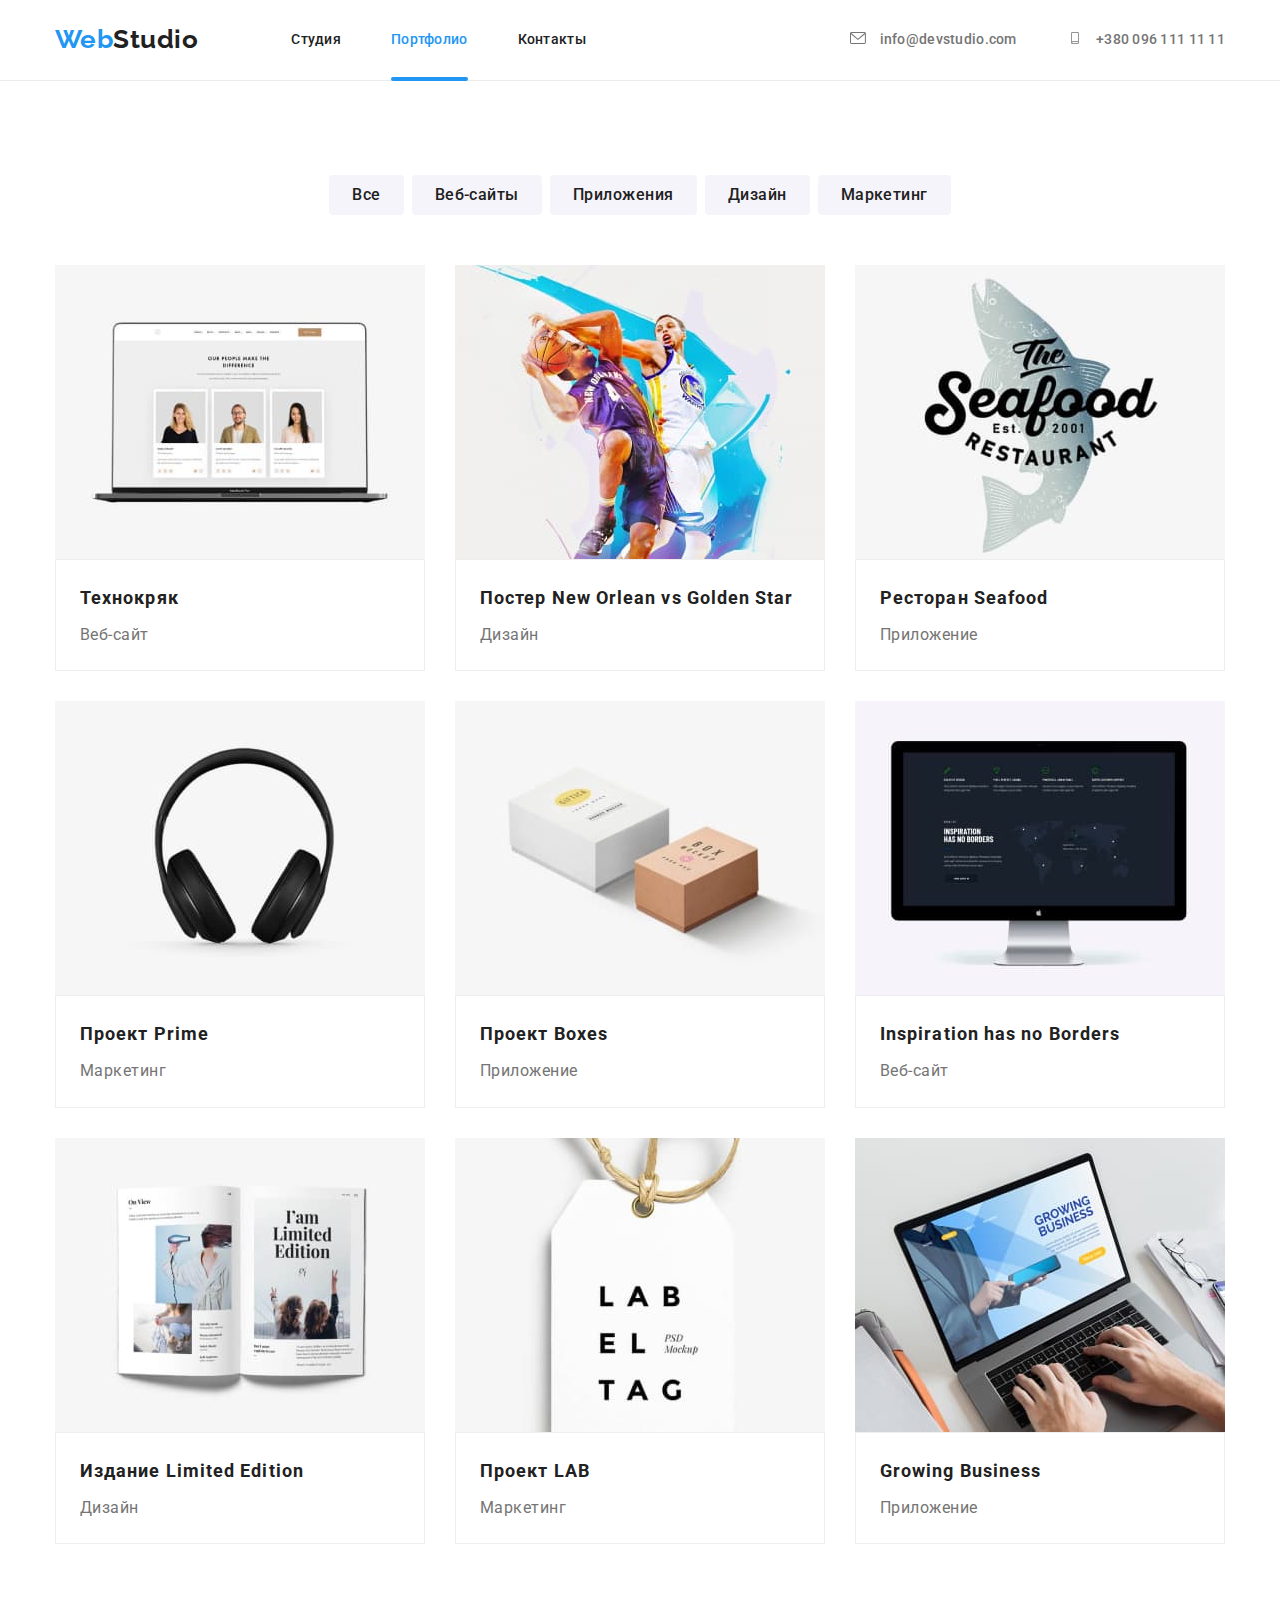
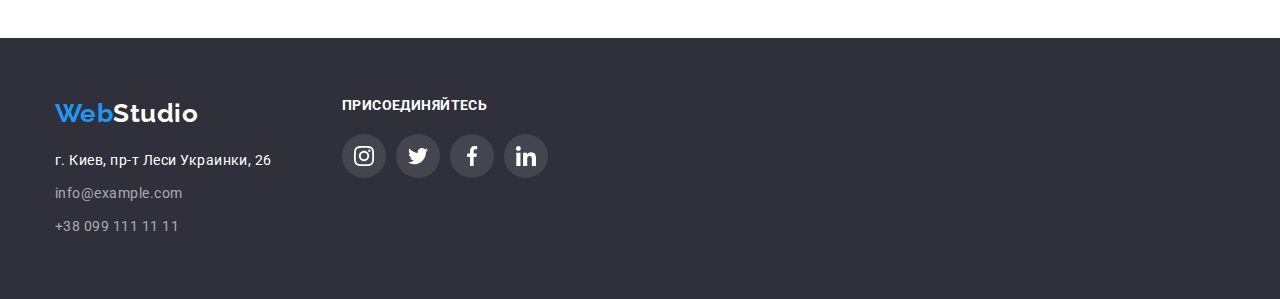
==== portfolio.html @ 4599f90d "Summary" ====
<!DOCTYPE html>
<html lang="ru">
  <head>
    <meta charset="UTF-8" />
    <meta http-equiv="X-UA-Compatible" content="IE=edge" />
    <meta name="viewport" content="width=device-width, initial-scale=1.0" />
    <link rel="preconnect" href="https://fonts.googleapis.com" />
    <link rel="preconnect" href="https://fonts.gstatic.com" crossorigin />
    <link
      href="https://fonts.googleapis.com/css2?family=Raleway:wght@700&family=Roboto:wght@400;500;700;900&display=swap"
      rel="stylesheet"
    />
    <link
      rel="stylesheet"
      href="https://cdnjs.cloudflare.com/ajax/libs/modern-normalize/1.1.0/modern-normalize.css"
      integrity="sha512-Y0MM+V6ymRKN2zStTqzQ227DWhhp4Mzdo6gnlRnuaNCbc+YN/ZH0sBCLTM4M0oSy9c9VKiCvd4Jk44aCLrNS5Q=="
      crossorigin="anonymous"
      referrerpolicy="no-referrer"
    />
    <title>Web Studio (Version 2.1)</title>
    <link rel="stylesheet" href="./css/styles.css" />
  </head>
  <body>
    <header class="header">
      <div class="container">
        <nav class="header-nav">
          <a href="./index.html" class="header-logo"
            >Web<span class="dark-logo">Studio</span></a
          >
          <ul class="header-list list">
            <li class="header-item">
              <a href="./index.html" class="link">Студия</a>
            </li>
            <li class="header-item">
              <a href="./portfolio.html" class="link current">Портфолио</a>
            </li>
            <li class="header-item"><a href="" class="link">Контакты</a></li>
          </ul>
        </nav>
        <ul class="header-contact list">
          <li class="contact-item">
            <a href="mailto:info@devstudio.com" class="contact-link link"
              ><svg class="contact-icon" width="16" height="12">
                <use href="./images/icons.svg#icon-envelope"></use>
              </svg>
              info@devstudio.com</a
            >
          </li>
          <li class="contact-item">
            <a href="tel:+380961111111" class="contact-link link">
              <svg class="contact-icon" width="16" height="12">
                <use href="./images/icons.svg#icon-smartphone"></use>
              </svg>
              +380 096 111 11 11</a
            >
          </li>
        </ul>
      </div>
    </header>
    <main>
      <section class="main">
        <div class="container">
          <h1 class="work-title">Наши работы</h1>
          <ul class="list-button list">
            <li class="item-button">
              <button type="button" class="button">Все</button>
            </li>
            <li class="item-button">
              <button type="button" class="button">Веб-сайты</button>
            </li>
            <li class="item-button">
              <button type="button" class="button">Приложения</button>
            </li>
            <li class="item-button">
              <button type="button" class="button">Дизайн</button>
            </li>
            <li class="item-button">
              <button type="button" class="button">Маркетинг</button>
            </li>
          </ul>
          <ul class="work-list list">
            <li class="work-item">
              <div class="work-container">
              <a
                ><img
                  class="work-img"
                  src="./images/bloc1.jpg"
                  alt="экран ноутбука"
                  width="370"
                />
                <p class="work-container-text">Ресурс предлагает комплексные предложения с разным уровнем функционала и сервисов. Все это позволит посетителю получить исчерпывающие сведения о компании или частном лице.</p>
              </div>
                <div class="work-captain">
                  <h2 class="work-name">Технокряк</h2>
                  <p class="work-text">Веб-сайт</p>
                </div>
              </a>
            </li>
            <li class="work-item">
              <div class="work-container">
              <a>
                <img
                  class="work-img"
                  src="./images/bloc2.jpg"
                  alt="баскетболисты"
                  width="370"
                />
                <p class="work-container-text">Ресурс предлагает комплексные предложения с разным уровнем функционала и сервисов. Все это позволит посетителю получить исчерпывающие сведения о компании или частном лице.</p>
              </div>
                <div class="work-captain">
                  <h2 class="work-name">Постер New Orlean vs Golden Star</h2>
                  <p class="work-text">Дизайн</p>
                </div>
              </a>
            </li>
            <li class="work-item">
              <div class="work-container">
              <a
                ><img
                  class="work-img"
                  src="./images/bloc3.jpg"
                  alt="логотип ресторана"
                  width="370"
                />
                <p class="work-container-text">Ресурс предлагает комплексные предложения с разным уровнем функционала и сервисов. Все это позволит посетителю получить исчерпывающие сведения о компании или частном лице.</p>
                </div>
                <div class="work-captain">
                  <h2 class="work-name">Ресторан Seafood</h2>
                  <p class="work-text">Приложение</p>
                </div>
              </a>
            </li>
            <li class="work-item">
              <div class="work-container">
              <a
                ><img
                  class="work-img"
                  src="./images/bloc4.jpg"
                  alt="наушники"
                  width="370"
                />
                <p class="work-container-text">Ресурс предлагает комплексные предложения с разным уровнем функционала и сервисов. Все это позволит посетителю получить исчерпывающие сведения о компании или частном лице.</p>
                </div>
                <div class="work-captain">
                  <h2 class="work-name">Проект Prime</h2>
                  <p class="work-text">Маркетинг</p>
                </div>
              </a>
            </li>
            <li class="work-item">
              <div class="work-container">
              <a
                ><img
                  class="work-img"
                  src="./images/bloc5.jpg"
                  alt="коробки"
                  width="370"
                />
                <p class="work-container-text">Ресурс предлагает комплексные предложения с разным уровнем функционала и сервисов. Все это позволит посетителю получить исчерпывающие сведения о компании или частном лице.</p>
                </div>
                <div class="work-captain">
                  <h2 class="work-name">Проект Boxes</h2>
                  <p class="work-text">Приложение</p>
                </div>
              </a>
            </li>
            <li class="work-item">
              <div class="work-container">
              <a
                ><img
                  class="work-img"
                  src="./images/bloc6.jpg"
                  alt="экран компьютера"
                  width="370"
                />
                <p class="work-container-text">Ресурс предлагает комплексные предложения с разным уровнем функционала и сервисов. Все это позволит посетителю получить исчерпывающие сведения о компании или частном лице.</p>
                </div>
                <div class="work-captain">
                  <h2 class="work-name">Inspiration has no Borders</h2>
                  <p class="work-text">Веб-сайт</p>
                </div>
              </a>
            </li>
            <li class="work-item">
              <div class="work-container">
              <a
                ><img
                  class="work-img"
                  src="./images/bloc7.jpg"
                  alt="журнал"
                  width="370"
                />
                <p class="work-container-text">Ресурс предлагает комплексные предложения с разным уровнем функционала и сервисов. Все это позволит посетителю получить исчерпывающие сведения о компании или частном лице.</p>
                </div>
                <div class="work-captain">
                  <h2 class="work-name">Издание Limited Edition</h2>
                  <p class="work-text">Дизайн</p>
                </div>
              </a>
            </li>
            <li class="work-item">
              <div class="work-container">
              <a
                ><img
                  class="work-img"
                  src="./images/bloc8.jpg"
                  alt="бирка"
                  width="370"
                />
                <p class="work-container-text">Ресурс предлагает комплексные предложения с разным уровнем функционала и сервисов. Все это позволит посетителю получить исчерпывающие сведения о компании или частном лице.</p>
                </div>
                <div class="work-captain">
                  <h2 class="work-name">Проект LAB</h2>
                  <p class="work-text">Маркетинг</p>
                </div>
              </a>
            </li>
            <li class="work-item">
              <div class="work-container">
              <a
                ><img
                  class="work-img"
                  src="./images/bloc9.jpg"
                  alt="руки печатают по клавиатуре"
                  width="370"
                />
                <p class="work-container-text">Ресурс предлагает комплексные предложения с разным уровнем функционала и сервисов. Все это позволит посетителю получить исчерпывающие сведения о компании или частном лице.</p>
                </div>
                <div class="work-captain">
                  <h2 class="work-name">Growing Business</h2>
                  <p class="work-text">Приложение</p>
                </div>
              </a>
            </li>
          </ul>
        </div>
      </section>
    </main>
    <footer class="footer">
      <div class="container ft">
        <div class="footer-container">
          <a href="./index.html" class="footer-logo"
            >Web<span class="light-logo">Studio</span>
          </a>
          <address class="footer-address">
            <ul class="footer-list list">
              <li class="footer-item">
                <a
                  href="https://bit.ly/3pXMvUd"
                  target="_blank"
                  rel="noreferrer noopener"
                  class="link address"
                  >г. Киев, пр-т Леси Украинки, 26</a
                >
              </li>
              <li class="footer-item">
                <a href="mailto:info@example.com" class="link contact">
                  info@example.com</a
                >
              </li>
              <li class="footer-item">
                <a href="tel:+380991111111" class="link contact"
                  >+38 099 111 11 11
                </a>
              </li>
            </ul>
          </address>
        </div>
        <div class="form">
          <h1></h1>
          <h2></h2>
          <h3 class="form-title">Присоединяйтесь</h3>
          <ul class="form-list list">
            <li class="form-item">
              <a href="" class="form-link"
                ><svg class="tform-icon" width="20" height="20">
                  <use href="./images/icons.svg#icon-instagram"></use>
                </svg>
              </a>
            </li>
            <li class="form-item">
              <a href="" class="form-link"
                ><svg class="form-icon" width="20" height="20">
                  <use href="./images/icons.svg#icon-twitter"></use>
                </svg>
              </a>
            </li>
            <li class="form-item">
              <a href="" class="form-link"
                ><svg class="form-icon" width="20" height="20">
                  <use href="./images/icons.svg#icon-facebook"></use>
                </svg>
              </a>
            </li>
            <li class="form-item">
              <a href="" class="form-link"
                ><svg class="form-icon" width="20" height="20">
                  <use href="./images/icons.svg#icon-linkedin"></use>
                </svg>
              </a>
            </li>
          </ul>
        </div>
      </div>
    </footer>
    <script src="/js/modal.js"></script>
  </body>
</html>
---- css/styles.css ----
:root {
  --primary-text-color: #757575;
  --title-text-color: #212121;
  --accent-color: #2196f3;
  --primary-bg-color: #ffffff;
}
p,
h1,
h2,
h3,
h4,
h5,
h6 {
  margin: 0;
}
ul,
ol {
  margin: 0;
  padding-left: 0;
}
.container {
  width: 1200px;
  margin: 0 auto;
  padding-left: 15px;
  padding-right: 15px;
  /* outline: 1px solid green; */
}
body {
  background-color: var(--primary-bg-color);
  color: var(--primary-text-color);
  font-family: 'Roboto', sans-serif;
  font-weight: 400;
  font-style: normal;
  letter-spacing: 0.03em;
}

.button {
  display: flex;
  background-color: #f5f4fa;
  color: var(--title-text-color);
  font-family: inherit;
  font-style: normal;
  font-weight: 500;
  font-size: 16px;
  line-height: 1.62;
  align-items: center;
  text-align: center;
  letter-spacing: 0.03em;
  cursor: pointer;
  padding: 6px 22px;
  border-radius: 4px;
  border: 1px solid transparent;
  transition-property: background-color, color, box-shadow;
  transition-duration: 250ms;
  transition-timing-function: cubic-bezier(0.4, 0, 0.2, 1);
}

.button:hover,
.button:focus {
  background-color: #2196f3;
  color: #ffffff;
  box-shadow: 0px 3px 1px rgba(0, 0, 0, 0.1), 0px 1px 2px rgba(0, 0, 0, 0.08),
    0px 2px 2px rgba(0, 0, 0, 0.12);
}

/* ---------------Header--------------- */
.header {
  background-color: #ffffff;
  padding-top: 24px;
  padding-bottom: 25px;
  border-bottom: 1px solid #ececec;
}
.header .container {
  display: flex;
  align-items: center;
}
.header-logo {
  color: var(--accent-color);
  font-family: 'Raleway', sans-serif;
  font-weight: 700;
  font-size: 26px;
  line-height: 1.19;
  text-decoration: none;
  display: flex;
  margin-right: 93px;
}
.dark-logo {
  color: var(--title-text-color);
}
nav {
  display: flex;
  align-items: center;
}
.header-list {
  display: flex;
}
.header-contact {
  display: flex;
  margin-left: auto;
}
.list {
  list-style: none;
}
.header-list .link {
  color: var(--title-text-color);
  font-weight: 500;
  font-size: 14px;
  line-height: 1.14;
  letter-spacing: 0.02em;
}

.header-item:not(:last-child) {
  margin-right: 50px;
}

.header-contact .link {
  font-weight: 500;
  font-size: 14px;
  line-height: 1.14;
  letter-spacing: 0.02em;
  width: 100%;
  height: 100%;
  color: #757575;
}
.contact-icon {
  fill: currentColor;
  width: 16px;
  margin-right: 10px;
}
.contact-icon:hover,
.contact-icon:focus {
  fill: var(--accent-color);
}

.contact-item:not(:last-child) {
  margin-right: 50px;
}
.header-list .link:hover,
.header-list .link:focus {
  color: var(--accent-color);
}
.header-list .link.current {
  color: var(--accent-color);
  position: relative;
}
.link {
  color: var(--primary-text-color);
  text-decoration: none;
  transition-property: color;
  transition-duration: 250ms;
  transition-timing-function: cubic-bezier(0.4, 0, 0.2, 1);
}
.link:hover,
.link:focus {
  color: var(--accent-color);
}
/* .current {
  position: relative;
} */
.current::after {
  content: '';
  display: block;
  background-image: url(../images/hover.png);
  height: 4px;
  width: 100%;
  background-color: rgba(33, 150, 243, 1);
  border-radius: 2px;
  position: absolute;
  bottom: -34px;
}

/* -----------------------hero-------------------------------------- */

.hero {
  max-width: 1600px;
  background-color: #2f303a;
  background-image: linear-gradient(
      rgba(47, 48, 58, 0.4),
      rgba(47, 48, 58, 0.4)
    ),
    url(../images/hero-bgr.jpg);
  background-repeat: no-repeat;
  background-size: cover;
  background-position: center;
  padding-top: 200px;
  padding-bottom: 200px;
  display: block;
  justify-content: center;
  margin-right: auto;
  margin-left: auto;
}
.hero-title {
  color: #ffffff;
  font-weight: 900;
  font-size: 44px;
  line-height: 1.36;
  text-align: center;
  letter-spacing: 0.06em;
  text-transform: uppercase;
  max-width: 696px;
  margin-bottom: 30px;
  margin-right: auto;
  margin-left: auto;
}
.hero-button {
  font-weight: 700;
  font-size: 16px;
  line-height: 1.88;
  justify-content: center;
  letter-spacing: 0.06em;
  background-color: var(--accent-color);
  color: #ffffff;
  border-radius: 4px;
  padding: 10px 32px;
  margin-right: auto;
  margin-left: auto;
}
/* ---------------------------Feature----------------------------- */
.feature {
  background-color: var(--primary-bg-color);
  padding-top: 94px;
  padding-bottom: 47px;
}
.feature-title {
  display: none;
}
.feature-list {
  display: flex;
}
.feature-item {
  max-width: 270px;
}

.feature-item:not(:last-child) {
  margin-right: 30px;
}
.feature-container {
  width: 270px;
  height: 120px;
  background-color: #f5f4fa;
  margin-bottom: 30px;
  display: flex;
  justify-content: center;
  align-items: center;
}
.feature-icon {
  border-radius: 4px;
  background-color: #f5f4fa;
  width: 70px;
  height: 70px;
}

.feature-name {
  color: var(--title-text-color);
  font-weight: 700;
  font-size: 14px;
  line-height: 1.14;
  text-transform: uppercase;
  margin-bottom: 10px;
}
.feature-text {
  color: var(--primary-text-color);
  font-size: 14px;
  line-height: 1.71;
}

/* --------------------section-------------------------------- */

.section {
  background-color: var(--primary-bg-color);
  padding-top: 47px;
  padding-bottom: 94px;
}
.section-title {
  color: var(--title-text-color);
  font-weight: 700;
  font-size: 36px;
  line-height: 1.16;
  text-align: center;
  margin-bottom: 50px;
}
.section-list {
  display: flex;
}
.section-item {
  position: relative;
  height: 294px;
}
.section-item:not(:last-child) {
  margin-right: 30px;
}
.section-container {
  position: absolute;
  height: 70px;
  width: 100%;
  bottom: 0;
  background-color: rgba(47, 48, 58, 0.8);
  padding: 27px 90px 27px 91px;
}
.section-name {
  position: absolute;
  font-weight: 700;
  font-size: 14px;
  line-height: 1.14;
  text-align: center;
  letter-spacing: 0.03em;
  text-transform: uppercase;
  color: var(--primary-bg-color);
  min-width: 199px;
}

/* --------------------------Team----------------------------------------- */

.team {
  background-color: #f5f4fa;
  padding-top: 94px;
  padding-bottom: 94px;
}
.team-title {
  color: var(--title-text-color);
  font-weight: 700;
  font-size: 36px;
  line-height: 1.16;
  text-align: center;
  margin-bottom: 50px;
}
.team-list {
  display: flex;
}
.team-item {
  flex-basis: calc(100 % / 4 - 30);
  box-shadow: 0px 2px 1px 0px rgba(0, 0, 0, 0.2),
    0px 1px 1px 0px rgba(0, 0, 0, 0.14), 0px 1px 3px 0px rgba(0, 0, 0, 0.12);
  border-radius: 0px 0px 4px 4px;
}
.team-item:not(:last-child) {
  margin-right: 30px;
}
.team-captain {
  background-color: var(--primary-bg-color);
  padding-top: 30px;
  padding-bottom: 30px;
}
.team-name {
  color: var(--title-text-color);
  font-weight: 500;
  font-size: 16px;
  line-height: 1.19;
  text-align: center;
  margin-bottom: 10px;
}
.team-img {
  display: block;
}
.team-text {
  font-size: 16px;
  line-height: 1.19;
  text-align: center;
  margin-bottom: 16px;
}
.team-captain-list {
  display: flex;
  list-style: none;
  justify-content: center;
}
.team-captain-item {
  width: 44px;
  height: 44px;
  margin-right: 10px;
}
.team-captain-item:last-child {
  margin-right: 0;
}

.team-captain-link {
  width: 100%;
  height: 100%;
  background-color: var(--primary-bg-color);
  border-radius: 50%;
  display: flex;
  align-items: center;
  justify-content: center;
  fill: #afb1b8;
  transition-property: background-color, fill;
  transition-duration: 250ms;
  transition-timing-function: cubic-bezier(0.4, 0, 0.2, 1);
}
.team-captain-link:hover,
.team-captain-link:focus {
  background-color: var(--accent-color);
  fill: rgba(255, 255, 255, 1);
}
.team-soc-icon:hover,
.team-soc-icon:focus {
  fill: rgba(255, 255, 255, 1);
}
/* ------------------Client--------------------------------- */

.client {
  padding-top: 94px;
  padding-bottom: 94px;
}
.client-title {
  color: var(--title-text-color);
  font-weight: 700;
  font-size: 36px;
  line-height: 1.16;
  text-align: center;
  margin-bottom: 50px;
}
.client-list {
  display: flex;
  justify-content: center;
}
.client-item {
  width: 170px;
  height: 92px;
}
.client-item:not(:last-child) {
  margin-right: 30px;
}
.client-link {
  width: 100%;
  height: 100%;
  justify-content: center;
  display: flex;
  color: #afb1b8;
  border: 1px solid #afb1b8;
  align-items: center;
  border-radius: 4px;
  transition-property: border, color;
  transition-duration: 250ms;
  transition-timing-function: cubic-bezier(0.4, 0, 0.2, 1);
}
.client-link:hover,
.client-link:focus {
  color: var(--accent-color);
  border: 1px solid rgba(33, 150, 243, 1);
  outline: transparent;
}
.client-icon {
  fill: currentColor;
}
.client-icon:hover,
.client-icon:focus {
  fill: #2196f3;
}
/* ----------------------------Work--------------------------------------- */

.main {
  padding-top: 94px;
  padding-bottom: 94px;
}
.work-title {
  display: none;
}
.list-button {
  display: flex;
  flex-direction: row;
  margin-bottom: 50px;
  justify-content: center;
}
.item-button {
  margin-right: 8px;
}
.item-button:last-child {
  margin-right: 0;
}

.work-list {
  display: flex;
  flex-wrap: wrap;
}
.work-item {
  flex-basis: calc(100% / 3 - 30px);
  margin-right: 30px;
  margin-bottom: 30px;
  transition-property: box-shadow;
  transition-duration: 250ms;
  transition-timing-function: cubic-bezier(0.4, 0, 0.2, 1);
}
.work-item:hover {
  box-shadow: 0px 1px 1px rgba(0, 0, 0, 0.12), 0px 4px 4px rgba(0, 0, 0, 0.06),
    1px 4px 6px rgba(0, 0, 0, 0.16);
}

.work-item:nth-child(3n) {
  margin-right: 0;
}
.work-item:nth-last-child(-n + 3) {
  margin-bottom: 0;
}

.work-img {
  display: block;
}
.work-captain {
  padding-top: 20px;
  padding-bottom: 20px;
  padding-left: 24px;
  padding-right: 24px;
  border: 1px solid #eeeeee;
}

.work-name {
  color: var(--title-text-color);
  font-weight: 700;
  font-size: 18px;
  line-height: 2;
  letter-spacing: 0.06em;
  margin-bottom: 4px;
}

.work-text {
  font-size: 16px;
  line-height: 1.9;
}
.work-container {
  position: relative;
  overflow: hidden;
}
.work-container-text {
  background-color: rgba(33, 150, 243, 0.9);
  font-size: 18px;
  line-height: 1.56;
  letter-spacing: 0.03em;
  color: var(--primary-bg-color);
  padding: 63px 24px;
  position: absolute;
  top: 0;
  height: 100%;
  transform: translateY(100%);
  transition: transform 300ms linear;
  transition-property: transform;
  transition-duration: 250ms;
  transition-timing-function: cubic-bezier(0.4, 0, 0.2, 1);
}
.work-item:hover .work-container-text {
  transform: translateY(0);
}
/* ----------------------Footer------------------------------------ */

.footer {
  background-color: #2f303a;
  padding-top: 60px;
  padding-bottom: 60px;
  display: flex;
}
.footer-logo {
  display: block;
  color: var(--accent-color);
  font-family: 'Raleway';
  font-weight: 700;
  font-size: 26px;
  line-height: 1.19;
  text-decoration: none;
  margin-bottom: 20px;
}
.light-logo {
  color: #ffffff;
}
.footer-item > .link {
  font-style: normal;
  font-size: 14px;
  line-height: 1.71;
}
.contact {
  color: rgba(255, 255, 255, 0.6);
}
.address {
  display: block;
  color: #ffffff;
}
.footer-item:not(:last-child) {
  margin-bottom: 9px;
}
.form {
  outline: 1px, solid, white;
}
.form-title {
  font-family: 'Roboto';
  font-style: normal;
  font-weight: 700;
  font-size: 14px;
  line-height: 1.14;
  letter-spacing: 0.03em;
  text-transform: uppercase;
  color: var(--primary-bg-color);
  align-items: center;
  justify-content: center;
  margin-bottom: 20px;
}
.ft {
  display: flex;
}
.footer-container {
  margin-right: 70px;
}
.form-list {
  display: flex;
  justify-content: center;
}
.form-item {
  width: 44px;
  height: 44px;
  margin-right: 10px;
}
.form-item:last-child {
  margin-right: 0;
}

.form-link {
  width: 100%;
  height: 100%;
  background-color: rgba(255, 255, 255, 0.1);
  border-radius: 50%;
  display: flex;
  align-items: center;
  justify-content: center;
  fill: #ffffff;
  transition-property: background-color;
  transition-duration: 250ms;
  transition-timing-function: cubic-bezier(0.4, 0, 0.2, 1);
}
.form-link:hover,
.form-link:focus {
  background-color: #2196f3;
}
/* --------------Modal------------------------------ */

.backdrop {
  position: fixed;
  background-color: rgba(0, 0, 0, 0.2);
  top: 0;
  left: 0;
  width: 100%;
  height: 100%;
}
.backdrop.is-hidden {
  opacity: 0;
  pointer-events: none;
  visibility: hidden;
}
.backdrop.is-hidden .modal {
  transform: translate(-50%, -50%) scale(0) rotate(0);
}
.modal {
  position: absolute;
  width: 528px;
  height: 581px;
  top: 50%;
  left: 50%;
  transform: translate(-50%, -50%);
  background-color: var(--primary-bg-color);
  border-radius: 4px;
  box-shadow: 0px 1px 3px rgba(0, 0, 0, 0.12), 0px 1px 1px rgba(0, 0, 0, 0.14),
    0px 2px 1px rgba(0, 0, 0, 0.2);
  transform: translate(-50%, -50%) scale(1) rotate(0);
  transition: transform 300ms;
  padding-top: 40px;
  padding-bottom: 40px;
  padding-left: 41px;
  padding-right: 39px;
}
.modal-button {
  position: absolute;
  width: 30px;
  height: 30px;
  border-radius: 50%;
  border: 1px solid rgba(0, 0, 0, 0.1);
  top: 8px;
  right: 8px;
  justify-content: center;
  align-items: center;
  background-color: var(--primary-bg-color);
  transition-property: border, fill;
  transition-duration: 250ms;
  transition-timing-function: cubic-bezier(0.4, 0, 0.2, 1);
}
.modal-icon {
  width: 11px;
  height: 11px;
}
.modal-button:hover {
  border: 1px solid var(--accent-color);
  fill: #2196f3;
}
.modal-title {
  font-weight: 700;
  font-size: 20px;
  line-height: 1.15;
  text-align: center;
  letter-spacing: 0.03em;
  color: var(--title-text-color);
  justify-content: center;
  margin-bottom: 12px;
}
.modal-label {
  font-size: 12px;
  line-height: 1.17;
  letter-spacing: 0.01em;
  color: rgba(117, 117, 117, 1);
  margin-bottom: 4px;
}
.modal-input {
  width: 100%;
  height: 40px;
  border: 1px solid rgba(33, 33, 33, 0.2);
  border-radius: 4px;
  margin-bottom: 10px;
}
.modal-text {
  width: 100%;
  height: 120px;
  border: 1px solid rgba(33, 33, 33, 0.2);
  border-radius: 4px;
}
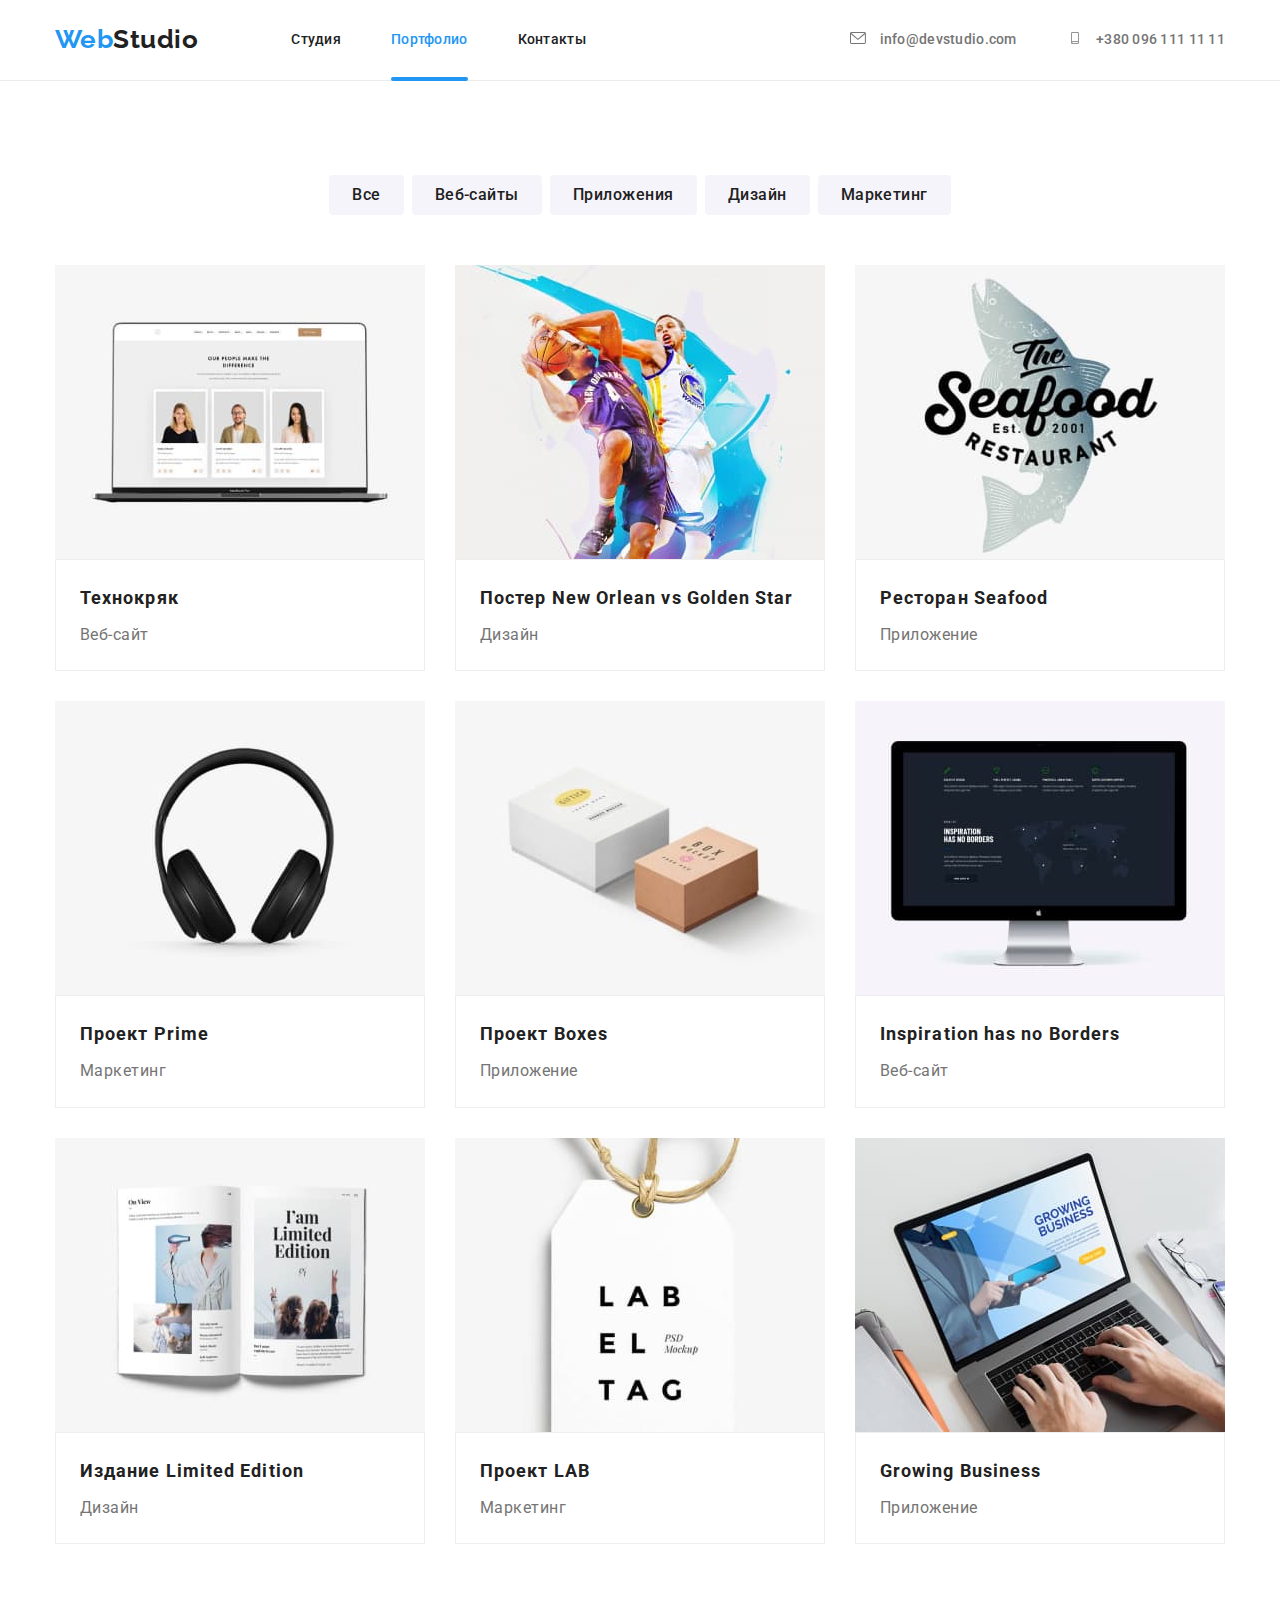
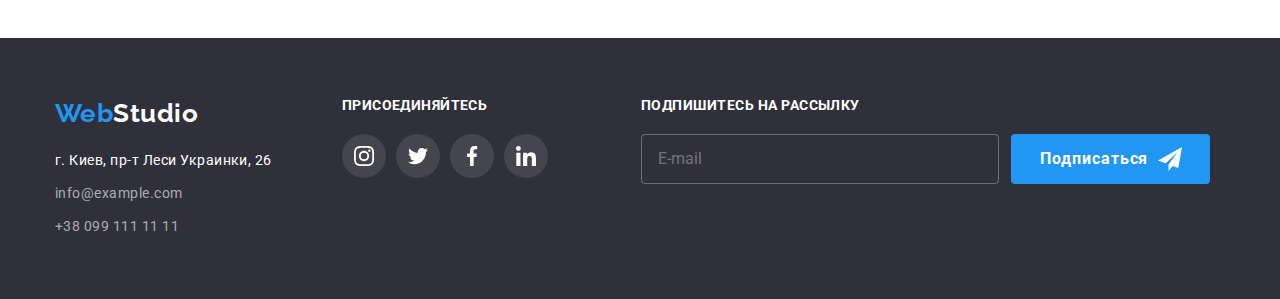
==== commit cf20514d: "summary" ====
--- a/portfolio.html
+++ b/portfolio.html
@@ -60,7 +60,7 @@
     <main>
       <section class="main">
         <div class="container">
-          <h1 class="work-title">Наши работы</h1>
+          <h1 class="work-title visually-hidden">Наши работы</h1>
           <ul class="list-button list">
             <li class="item-button">
               <button type="button" class="button">Все</button>
@@ -301,6 +301,22 @@
             </li>
           </ul>
         </div>
+        <div class="subscribe">
+          <p class="subscribe-title">Подпишитесь на рассылку</p>
+          <div class="subscribe-container">
+            <input
+              class="subscribe-input"
+              type="email"
+              name="user-email"
+              placeholder="E-mail"
+            />
+            <button class="subscribe-button" type="button">
+              Подписаться
+              <svg class="subscribe-icon" width="24" height="24">
+                <use href="./images/icons.svg#icon-send"></use>
+              </svg>
+            </button>
+          </div>
       </div>
     </footer>
     <script src="/js/modal.js"></script>
--- a/css/styles.css
+++ b/css/styles.css
@@ -33,7 +33,16 @@
   font-style: normal;
   letter-spacing: 0.03em;
 }
-
+.visually-hidden {
+  position: absolute;
+  width: 1px;
+  height: 1px;
+  margin: -1px;
+  border: 0;
+  padding: 0;
+  clip: rect(0 0 0 0);
+  overflow: hidden;
+}
 .button {
   display: flex;
   background-color: #f5f4fa;
@@ -221,9 +230,9 @@
   padding-top: 94px;
   padding-bottom: 47px;
 }
-.feature-title {
+/* .feature-title {
   display: none;
-}
+} */
 .feature-list {
   display: flex;
 }
@@ -451,9 +460,9 @@
   padding-top: 94px;
   padding-bottom: 94px;
 }
-.work-title {
+/* .work-title {
   display: none;
-}
+} */
 .list-button {
   display: flex;
   flex-direction: row;
@@ -626,6 +635,69 @@
 .form-link:focus {
   background-color: #2196f3;
 }
+.subscribe {
+  margin-left: 93px;
+}
+.subscribe-container {
+  display: flex;
+}
+.subscribe-title {
+  font-weight: 700;
+  font-size: 14px;
+  line-height: 1.14;
+  text-transform: uppercase;
+  color: var(--primary-bg-color);
+  margin-bottom: 20px;
+}
+.subscribe-input {
+  border: 1px solid rgba(255, 255, 255, 0.3);
+  border-radius: 4px;
+  background-color: transparent;
+  color: rgba(255, 255, 255, 0.6);
+  padding-top: 15px;
+  padding-bottom: 15px;
+  padding-left: 16px;
+  margin-right: 12px;
+  width: 358px;
+}
+
+.subscribe-button {
+  background-color: rgba(33, 150, 243, 1);
+  color: var(--primary-bg-color);
+  padding-top: 10px;
+  padding-bottom: 10px;
+  padding-left: 29px;
+  padding-right: 28px;
+  font-weight: 700;
+  font-size: 16px;
+  line-height: 1.88;
+  display: flex;
+  align-items: center;
+  text-align: center;
+  letter-spacing: 0.06em;
+  border-radius: 4px;
+  border: transparent;
+  cursor: pointer;
+  margin-right: 0;
+  transition-property: box-shadow;
+  transition-duration: 250ms;
+  transition-timing-function: cubic-bezier(0.4, 0, 0.2, 1);
+}
+
+/* .subscribe-button:focus-within {
+  box-shadow: 0px 4px 4px rgba(0, 0, 0, 0.15);
+  outline: transparent;
+} */
+.subscribe-button:hover,
+.subscribe-button:focus {
+  box-shadow: 0px 4px 4px rgba(0, 0, 0, 0.15);
+  outline: transparent;
+}
+
+.subscribe-icon {
+  margin-left: 10px;
+  fill: currentColor;
+}
 /* --------------Modal------------------------------ */
 
 .backdrop {
@@ -696,22 +768,130 @@
   margin-bottom: 12px;
 }
 .modal-label {
+  display: block;
   font-size: 12px;
   line-height: 1.17;
   letter-spacing: 0.01em;
   color: rgba(117, 117, 117, 1);
   margin-bottom: 4px;
 }
+.input-container {
+  position: relative;
+}
+
 .modal-input {
   width: 100%;
   height: 40px;
   border: 1px solid rgba(33, 33, 33, 0.2);
   border-radius: 4px;
   margin-bottom: 10px;
-}
+  padding-left: 42px;
+}
+.modal-input:focus {
+  outline: none;
+  border-color: rgba(33, 150, 243, 1);
+}
+.modal-input:focus + .icon {
+  fill: rgba(33, 150, 243, 1);
+}
+.icon {
+  position: absolute;
+  left: 12px;
+  top: 50%;
+  transform: translateY(-75%);
+}
+/* .modal-icon {
+  width: 18px;
+  height: 18px;
+} */
 .modal-text {
   width: 100%;
   height: 120px;
   border: 1px solid rgba(33, 33, 33, 0.2);
   border-radius: 4px;
-}
+  margin-bottom: 20px;
+  resize: none;
+  padding: 12px 16px;
+  outline: none;
+}
+.modal-text::placeholder {
+  font-size: 14px;
+  line-height: 1.14;
+  letter-spacing: 0.01em;
+  color: rgba(117, 117, 117, 0.5);
+}
+
+.modal-text:focus {
+  border-color: rgba(33, 150, 243, 1);
+}
+
+.form-button {
+  background-color: rgba(24, 140, 232, 1);
+  font-family: 'Roboto';
+  font-style: normal;
+  font-weight: 700;
+  font-size: 16px;
+  line-height: 1.88;
+  display: flex;
+  align-items: center;
+  text-align: center;
+  letter-spacing: 0.06em;
+  color: var(--primary-bg-color);
+  padding-top: 10px;
+  padding-bottom: 10px;
+  padding-right: 55px;
+  padding-left: 56px;
+  border: transparent;
+  justify-content: center;
+  border-radius: 4px;
+  margin-right: auto;
+  margin-left: auto;
+  cursor: pointer;
+  transition-property: box-shadow;
+  transition-duration: 250ms;
+  transition-timing-function: cubic-bezier(0.4, 0, 0.2, 1);
+}
+.form-button:hover,
+.form-button:focus {
+  box-shadow: 0px 1px 3px rgba(0, 0, 0, 0.12), 0px 1px 1px rgba(0, 0, 0, 0.14),
+    0px 2px 1px rgba(0, 0, 0, 0.2);
+  outline: transparent;
+}
+/* .checkbox {
+  -webkit-appearance: none;
+  -moz-appearance: none;
+  appearance: none;
+} */
+.checkbox-label {
+  display: flex;
+  position: relative;
+  font-size: 14px;
+  line-height: 1.71;
+  letter-spacing: 0.03em;
+  padding-left: 23px;
+  margin-bottom: 30px;
+}
+.checkbox-link {
+  display: inline-block;
+  color: #2196f3;
+  margin-left: 5px;
+}
+
+.checkbox-icon {
+  display: inline-block;
+  width: 16px;
+  height: 15px;
+  border: 2px solid rgba(33, 33, 33, 1);
+  position: absolute;
+  left: 0;
+  transform: translateY(25%);
+  border-radius: 4px;
+}
+.checkbox:checked + .checkbox-icon {
+  background-image: url(../images/check.svg);
+  background-color: rgba(33, 150, 243, 1);
+  background-size: contain;
+  background-origin: border-box;
+  border-color: rgba(33, 150, 243, 1);
+  background-repeat: no-repeat;
+}
